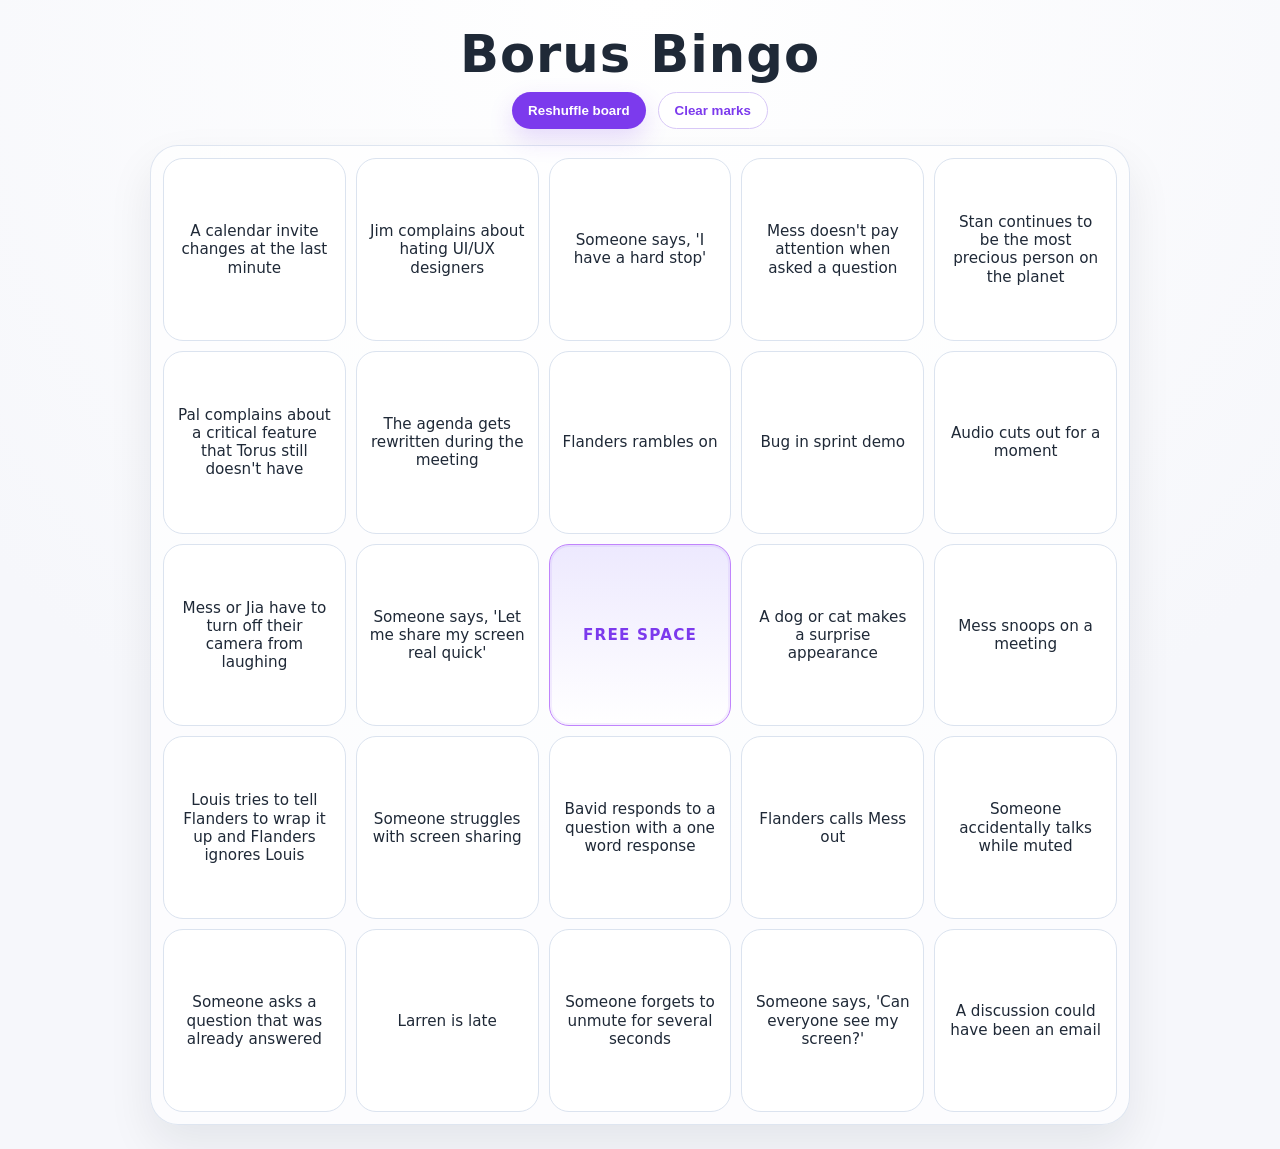
==== bingo.html @ f64ba550 "Add files via upload" ====
<!DOCTYPE html>
<html lang="en">

    <head>
        <meta charset="UTF-8" />
        <meta name="viewport" content="width=device-width, initial-scale=1.0" />
        <title>Borus Bingo</title>
        <style>
            :root {
                --bg: #f6f7fb;
                --card: #ffffff;
                --ink: #1f2937;
                --muted: #6b7280;
                --line: #dbe3ef;
                --accent: #7c3aed;
                --accent-soft: #f3e8ff;
            }

            * {
                box-sizing: border-box;
            }

            body {
                margin: 0;
                min-height: 100vh;
                font-family: Inter, system-ui, -apple-system, Segoe UI, Roboto, Arial, sans-serif;
                background: radial-gradient(circle at top, #ffffff 0%, var(--bg) 65%);
                color: var(--ink);
                display: grid;
                place-items: center;
                padding: 24px;
            }

            .wrap {
                width: min(980px, calc(100vw - 24px));
            }

            h1 {
                margin: 0 0 8px;
                text-align: center;
                font-size: clamp(2rem, 4vw, 3.5rem);
                letter-spacing: 0.02em;
            }

            .sub {
                text-align: center;
                color: var(--muted);
                margin: 0 0 20px;
                font-size: 0.98rem;
            }

            .toolbar {
                display: flex;
                justify-content: center;
                gap: 12px;
                margin-bottom: 16px;
                flex-wrap: wrap;
            }

            button {
                border: 0;
                background: var(--accent);
                color: white;
                padding: 10px 16px;
                border-radius: 999px;
                cursor: pointer;
                font-weight: 700;
                box-shadow: 0 10px 25px rgba(124, 58, 237, 0.18);
            }

            button.secondary {
                background: white;
                color: var(--accent);
                border: 1px solid #d8c8f7;
                box-shadow: none;
            }

            .board {
                display: grid;
                grid-template-columns: repeat(5, minmax(0, 1fr));
                gap: 10px;
                background: rgba(255, 255, 255, 0.65);
                padding: 12px;
                border-radius: 28px;
                border: 1px solid rgba(219, 227, 239, 0.9);
                box-shadow: 0 20px 45px rgba(15, 23, 42, 0.08);
            }

            .tile {
                aspect-ratio: 1 / 1;
                min-height: 0;
                background: var(--card);
                border: 1px solid var(--line);
                border-radius: 20px;
                padding: clamp(6px, 1vw, 14px);
                display: flex;
                align-items: center;
                justify-content: center;
                text-align: center;
                font-size: clamp(0.55rem, 1.35vw, 0.95rem);
                line-height: 1.2;
                cursor: pointer;
                user-select: none;
                transition: transform 0.15s ease, background 0.15s ease, border-color 0.15s ease, box-shadow 0.15s ease;
                overflow: hidden;
                position: relative;
                word-break: break-word;
                hyphens: auto;
            }

            .tile:hover {
                transform: translateY(-2px);
                border-color: #c9b6f5;
                box-shadow: 0 12px 20px rgba(124, 58, 237, 0.08);
            }

            .tile.marked {
                background: linear-gradient(180deg, var(--accent-soft), #fff);
                border-color: #c084fc;
                box-shadow: inset 0 0 0 2px rgba(124, 58, 237, 0.08);
            }

            .tile.free {
                background: linear-gradient(180deg, #ede9fe, #ffffff);
                font-weight: 800;
                color: var(--accent);
                text-transform: uppercase;
                letter-spacing: 0.08em;
            }



            .footer {
                text-align: center;
                color: var(--muted);
                font-size: 0.9rem;
                margin-top: 14px;
            }
        </style>
    </head>

    <body>
        <div class="wrap">
            <h1>Borus Bingo</h1>

            <div class="toolbar">
                <button id="reshuffleBtn" type="button">Reshuffle board</button>
                <button id="clearBtn" class="secondary" type="button">Clear marks</button>
            </div>

            <div id="board" class="board" role="group" aria-label="Bingo board"></div>

        </div>

        <script>
            const meetingSquares = [
                "Someone struggles with screen sharing",
                "Larren is asked a technical question but wasn't paying attention",
                "Pal complains about a critical feature that Torus still doesn't have",
                "Flanders calls Mess out",
                "Louis tries to tell Flanders to wrap it up and Flanders ignores Louis",
                "Stan continues to be the most precious person on the planet",
                "Bug in sprint demo",
                "Mess doesn't pay attention when asked a question",
                "Jim complains about hating UI/UX designers",
                "Flanders rambles on",
                "Bavid responds to a question with a one word response",
                "Mess snoops on a meeting",
                "Mess or Jia have to turn off their camera from laughing",

                "Someone says, 'Can everyone see my screen?'",
                "Larren is late",
                "Someone accidentally talks while muted",
                "A dog or cat makes a surprise appearance",
                "Someone says, 'Let me share my screen real quick'",
                "The agenda gets rewritten during the meeting",
                "A discussion could have been an email",
                "Someone asks a question that was already answered",
                "Audio cuts out for a moment",
                "Someone says, 'I have a hard stop'",
                "A calendar invite changes at the last minute",
                "Someone forgets to unmute for several seconds"
            ];

            const board = document.getElementById('board');
            const reshuffleBtn = document.getElementById('reshuffleBtn');
            const clearBtn = document.getElementById('clearBtn');

            function shuffle(array) {
                const arr = [...array];
                for (let i = arr.length - 1; i > 0; i--) {
                    const j = Math.floor(Math.random() * (i + 1));
                    [arr[i], arr[j]] = [arr[j], arr[i]];
                }
                return arr;
            }

            function buildBoard() {
                board.innerHTML = '';

                const picked = shuffle(meetingSquares).slice(0, 24);
                const tiles = [
                    ...picked.slice(0, 12),
                    { text: 'FREE SPACE', free: true },
                    ...picked.slice(12)
                ];

                tiles.forEach((item) => {
                    const tile = document.createElement('div');
                    const isFree = typeof item === 'object' && item.free;

                    tile.className = 'tile' + (isFree ? ' free marked' : '');
                    tile.setAttribute('role', 'button');
                    tile.setAttribute('tabindex', '0');

                    if (isFree) {
                        tile.textContent = 'FREE SPACE';
                    } else {
                        tile.textContent = item;
                    }

                    tile.addEventListener('click', () => {
                        if (!isFree) tile.classList.toggle('marked');
                    });

                    tile.addEventListener('keydown', (e) => {
                        if (e.key === 'Enter' || e.key === ' ') {
                            e.preventDefault();
                            if (!isFree) tile.classList.toggle('marked');
                        }
                    });

                    board.appendChild(tile);
                });
            }

            reshuffleBtn.addEventListener('click', buildBoard);
            clearBtn.addEventListener('click', () => {
                document.querySelectorAll('.tile:not(.free)').forEach(tile => tile.classList.remove('marked'));
            });

            buildBoard();
        </script>
    </body>

</html>
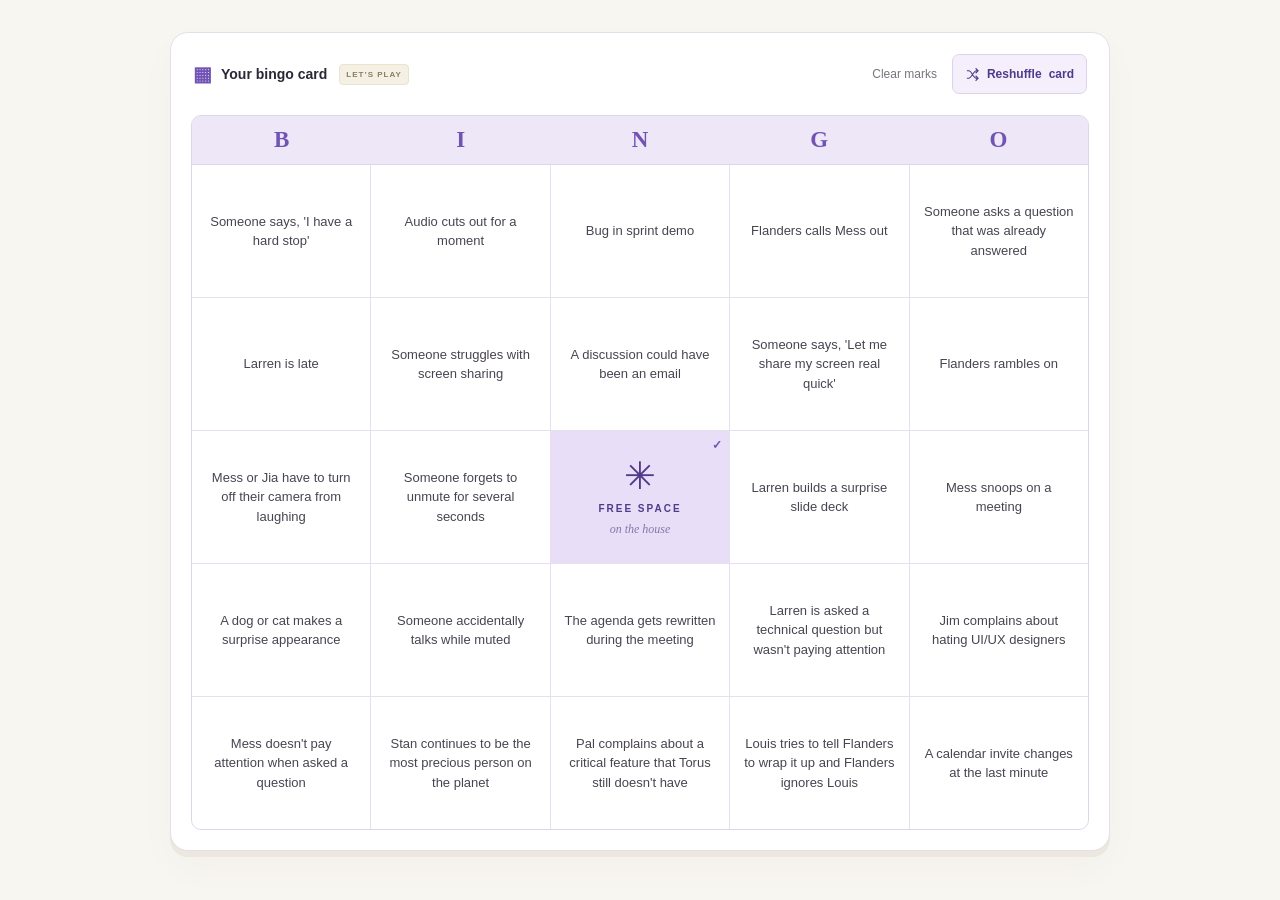
==== commit 09840fa8: "Improve responsive bingo design and add win celebrations" ====
--- a/bingo.html
+++ b/bingo.html
@@ -1,246 +1,31 @@
 <!DOCTYPE html>
 <html lang="en">
-
-    <head>
-        <meta charset="UTF-8" />
-        <meta name="viewport" content="width=device-width, initial-scale=1.0" />
-        <title>Borus Bingo</title>
-        <style>
-            :root {
-                --bg: #f6f7fb;
-                --card: #ffffff;
-                --ink: #1f2937;
-                --muted: #6b7280;
-                --line: #dbe3ef;
-                --accent: #7c3aed;
-                --accent-soft: #f3e8ff;
-            }
-
-            * {
-                box-sizing: border-box;
-            }
-
-            body {
-                margin: 0;
-                min-height: 100vh;
-                font-family: Inter, system-ui, -apple-system, Segoe UI, Roboto, Arial, sans-serif;
-                background: radial-gradient(circle at top, #ffffff 0%, var(--bg) 65%);
-                color: var(--ink);
-                display: grid;
-                place-items: center;
-                padding: 24px;
-            }
-
-            .wrap {
-                width: min(980px, calc(100vw - 24px));
-            }
-
-            h1 {
-                margin: 0 0 8px;
-                text-align: center;
-                font-size: clamp(2rem, 4vw, 3.5rem);
-                letter-spacing: 0.02em;
-            }
-
-            .sub {
-                text-align: center;
-                color: var(--muted);
-                margin: 0 0 20px;
-                font-size: 0.98rem;
-            }
-
-            .toolbar {
-                display: flex;
-                justify-content: center;
-                gap: 12px;
-                margin-bottom: 16px;
-                flex-wrap: wrap;
-            }
-
-            button {
-                border: 0;
-                background: var(--accent);
-                color: white;
-                padding: 10px 16px;
-                border-radius: 999px;
-                cursor: pointer;
-                font-weight: 700;
-                box-shadow: 0 10px 25px rgba(124, 58, 237, 0.18);
-            }
-
-            button.secondary {
-                background: white;
-                color: var(--accent);
-                border: 1px solid #d8c8f7;
-                box-shadow: none;
-            }
-
-            .board {
-                display: grid;
-                grid-template-columns: repeat(5, minmax(0, 1fr));
-                gap: 10px;
-                background: rgba(255, 255, 255, 0.65);
-                padding: 12px;
-                border-radius: 28px;
-                border: 1px solid rgba(219, 227, 239, 0.9);
-                box-shadow: 0 20px 45px rgba(15, 23, 42, 0.08);
-            }
-
-            .tile {
-                aspect-ratio: 1 / 1;
-                min-height: 0;
-                background: var(--card);
-                border: 1px solid var(--line);
-                border-radius: 20px;
-                padding: clamp(6px, 1vw, 14px);
-                display: flex;
-                align-items: center;
-                justify-content: center;
-                text-align: center;
-                font-size: clamp(0.55rem, 1.35vw, 0.95rem);
-                line-height: 1.2;
-                cursor: pointer;
-                user-select: none;
-                transition: transform 0.15s ease, background 0.15s ease, border-color 0.15s ease, box-shadow 0.15s ease;
-                overflow: hidden;
-                position: relative;
-                word-break: break-word;
-                hyphens: auto;
-            }
-
-            .tile:hover {
-                transform: translateY(-2px);
-                border-color: #c9b6f5;
-                box-shadow: 0 12px 20px rgba(124, 58, 237, 0.08);
-            }
-
-            .tile.marked {
-                background: linear-gradient(180deg, var(--accent-soft), #fff);
-                border-color: #c084fc;
-                box-shadow: inset 0 0 0 2px rgba(124, 58, 237, 0.08);
-            }
-
-            .tile.free {
-                background: linear-gradient(180deg, #ede9fe, #ffffff);
-                font-weight: 800;
-                color: var(--accent);
-                text-transform: uppercase;
-                letter-spacing: 0.08em;
-            }
-
-
-
-            .footer {
-                text-align: center;
-                color: var(--muted);
-                font-size: 0.9rem;
-                margin-top: 14px;
-            }
-        </style>
-    </head>
-
-    <body>
-        <div class="wrap">
-            <h1>Borus Bingo</h1>
-
-            <div class="toolbar">
-                <button id="reshuffleBtn" type="button">Reshuffle board</button>
-                <button id="clearBtn" class="secondary" type="button">Clear marks</button>
-            </div>
-
-            <div id="board" class="board" role="group" aria-label="Bingo board"></div>
-
+<head>
+  <meta charset="UTF-8">
+  <meta name="viewport" content="width=device-width, initial-scale=1">
+  <meta name="theme-color" content="#f8f6f1">
+  <title>Borus Bingo · Meeting edition</title>
+  <link rel="stylesheet" href="assets/bingo.css">
+  <script src="assets/bingo.js" defer></script>
+</head>
+<body>
+  <main class="wrap">
+    <section class="game" aria-label="Borus Bingo game">
+      <div class="game-toolbar">
+        <div class="board-label"><span aria-hidden="true">▦</span> Your bingo card <span class="card-tag">LET’S PLAY</span></div>
+        <div class="actions">
+          <button id="clearBtn" class="clear-button" type="button">Clear marks</button>
+          <button id="reshuffleBtn" class="shuffle-button" type="button"><svg viewBox="0 0 24 24" fill="none" stroke="currentColor" stroke-width="1.7" aria-hidden="true"><path d="M3 6h3c5 0 7 12 12 12h3m-4-4 4 4-4 4M3 18h3c2 0 4-3 6-6s4-6 6-6h3m-4-4 4 4-4 4"/></svg> Reshuffle <span class="desktop-only">card</span></button>
         </div>
-
-        <script>
-            const meetingSquares = [
-                "Someone struggles with screen sharing",
-                "Larren is asked a technical question but wasn't paying attention",
-                "Pal complains about a critical feature that Torus still doesn't have",
-                "Flanders calls Mess out",
-                "Louis tries to tell Flanders to wrap it up and Flanders ignores Louis",
-                "Stan continues to be the most precious person on the planet",
-                "Bug in sprint demo",
-                "Mess doesn't pay attention when asked a question",
-                "Jim complains about hating UI/UX designers",
-                "Flanders rambles on",
-                "Bavid responds to a question with a one word response",
-                "Mess snoops on a meeting",
-                "Mess or Jia have to turn off their camera from laughing",
-
-                "Someone says, 'Can everyone see my screen?'",
-                "Larren is late",
-                "Someone accidentally talks while muted",
-                "A dog or cat makes a surprise appearance",
-                "Someone says, 'Let me share my screen real quick'",
-                "The agenda gets rewritten during the meeting",
-                "A discussion could have been an email",
-                "Someone asks a question that was already answered",
-                "Audio cuts out for a moment",
-                "Someone says, 'I have a hard stop'",
-                "A calendar invite changes at the last minute",
-                "Someone forgets to unmute for several seconds"
-            ];
-
-            const board = document.getElementById('board');
-            const reshuffleBtn = document.getElementById('reshuffleBtn');
-            const clearBtn = document.getElementById('clearBtn');
-
-            function shuffle(array) {
-                const arr = [...array];
-                for (let i = arr.length - 1; i > 0; i--) {
-                    const j = Math.floor(Math.random() * (i + 1));
-                    [arr[i], arr[j]] = [arr[j], arr[i]];
-                }
-                return arr;
-            }
-
-            function buildBoard() {
-                board.innerHTML = '';
-
-                const picked = shuffle(meetingSquares).slice(0, 24);
-                const tiles = [
-                    ...picked.slice(0, 12),
-                    { text: 'FREE SPACE', free: true },
-                    ...picked.slice(12)
-                ];
-
-                tiles.forEach((item) => {
-                    const tile = document.createElement('div');
-                    const isFree = typeof item === 'object' && item.free;
-
-                    tile.className = 'tile' + (isFree ? ' free marked' : '');
-                    tile.setAttribute('role', 'button');
-                    tile.setAttribute('tabindex', '0');
-
-                    if (isFree) {
-                        tile.textContent = 'FREE SPACE';
-                    } else {
-                        tile.textContent = item;
-                    }
-
-                    tile.addEventListener('click', () => {
-                        if (!isFree) tile.classList.toggle('marked');
-                    });
-
-                    tile.addEventListener('keydown', (e) => {
-                        if (e.key === 'Enter' || e.key === ' ') {
-                            e.preventDefault();
-                            if (!isFree) tile.classList.toggle('marked');
-                        }
-                    });
-
-                    board.appendChild(tile);
-                });
-            }
-
-            reshuffleBtn.addEventListener('click', buildBoard);
-            clearBtn.addEventListener('click', () => {
-                document.querySelectorAll('.tile:not(.free)').forEach(tile => tile.classList.remove('marked'));
-            });
-
-            buildBoard();
-        </script>
-    </body>
-
-</html>+      </div>
+      <div class="card">
+        <div class="column-headings" aria-hidden="true"><span>B</span><span>I</span><span>N</span><span>G</span><span>O</span></div>
+        <div id="board" class="board" role="group" aria-label="Bingo card. Mark five in a row, column, or diagonal."></div>
+      </div>
+    </section>
+    <p id="status" class="sr-only" role="status" aria-live="polite"></p>
+  </main>
+  <div id="celebration" class="celebration" role="status" aria-live="polite" aria-atomic="true" hidden><span class="celebration-icon" aria-hidden="true">✳</span><div><strong>BINGO!</strong><span id="celebrationMessage">A meeting well spent.</span></div><button id="dismissCelebration" type="button" aria-label="Dismiss bingo celebration">×</button></div>
+  <div id="confetti" class="confetti" aria-hidden="true"></div>
+</body>
+</html>
--- a/assets/bingo.css
+++ b/assets/bingo.css
@@ -0,0 +1,459 @@
+:root {
+  color-scheme:light;
+  --bg:#f8f6f1;
+  --ink:#292835;
+  --muted:#77747f;
+  --purple:#7053b3;
+  --purple-dark:#513a89;
+  --lavender:#eee7fa;
+  --line:#e4dfeb;
+  font-family:Arial,Helvetica,sans-serif;
+  color:var(--ink);
+  background:var(--bg);
+}
+
+* {
+  box-sizing:border-box;
+}
+
+body {
+  margin:0;
+  padding:32px;
+  background-image:radial-gradient(#b8aaca33 .7px,transparent .7px);
+  background-size:8px 8px;
+}
+
+button,a {
+  -webkit-tap-highlight-color:transparent;
+}
+
+button {
+  font:inherit;
+  cursor:pointer;
+}
+
+button:focus-visible,a:focus-visible {
+  outline:3px solid #ad72d1;
+  outline-offset:4px;
+}
+
+.wrap {
+  max-width:940px;
+  margin:auto;
+}
+
+.game {
+  background:#fff;
+  border:1px solid var(--line);
+  border-radius:18px;
+  box-shadow:0 6px 0 #ece8e0,0 16px 40px #39304707;
+  overflow:hidden;
+}
+
+.game-toolbar {
+  display:flex;
+  justify-content:space-between;
+  align-items:center;
+  gap:12px;
+  padding:19px 22px;
+}
+
+.board-label {
+  display:flex;
+  align-items:center;
+  gap:9px;
+  font-size:14px;
+  font-weight:700;
+}
+
+.board-label>span:first-child {
+  font-size:20px;
+  color:var(--purple);
+}
+
+.card-tag {
+  font-size:8px;
+  letter-spacing:1px;
+  color:#8a7d62;
+  background:#f4f0e4;
+  border:1px solid #eae3d0;
+  border-radius:4px;
+  padding:5px 6px;
+  margin-left:3px;
+  white-space:nowrap;
+}
+
+.actions {
+  display:flex;
+  gap:15px;
+  align-items:center;
+}
+
+.clear-button {
+  background:none;
+  border:0;
+  color:var(--muted);
+  font-size:12px;
+  padding:10px 0;
+  min-height:44px;
+}
+
+.shuffle-button {
+  border:1px solid #ddd3ed;
+  border-radius:7px;
+  background:#f4effb;
+  color:var(--purple-dark);
+  padding:9px 12px;
+  font-size:12px;
+  font-weight:600;
+  display:flex;
+  gap:7px;
+  align-items:center;
+  min-height:40px;
+  transition:background .2s;
+}
+
+.shuffle-button:hover {
+  background:#e8def6;
+}
+
+.shuffle-button svg {
+  width:15px;
+  height:15px;
+}
+
+.card {
+  margin:0 20px 20px;
+  border:1px solid #ded5ec;
+  border-radius:10px;
+  overflow:hidden;
+  background:#f7f4fb;
+}
+
+.column-headings {
+  display:grid;
+  grid-template-columns:repeat(5,1fr);
+  background:#eee7f7;
+  border-bottom:1px solid #ded5ec;
+}
+
+.column-headings span {
+  text-align:center;
+  padding:11px;
+  color:var(--purple);
+  font-family:Georgia,serif;
+  font-weight:bold;
+  font-size:23px;
+}
+
+.board {
+  display:grid;
+  grid-template-columns:repeat(5,minmax(0,1fr));
+  gap:1px;
+  background:#e5dfee;
+}
+
+.tile {
+  position:relative;
+  min-width:0;
+  min-height:126px;
+  border:0;
+  background:#fff;
+  color:#494450;
+  padding:22px 13px;
+  font-size:12px;
+  line-height:1.5;
+  font-weight:500;
+  display:flex;
+  align-items:center;
+  justify-content:center;
+  text-align:center;
+  overflow-wrap:anywhere;
+  transition:background .16s,color .16s,box-shadow .16s;
+  touch-action:manipulation;
+}
+
+.tile:focus-visible {
+  outline-offset:-4px;
+  z-index:1;
+}
+
+.tile::after {
+  content:'✓';
+  position:absolute;
+  right:7px;
+  top:5px;
+  font-size:12px;
+  font-weight:bold;
+  color:var(--purple);
+  opacity:0;
+  transform:scale(.3);
+  transition:opacity .16s,transform .2s;
+}
+
+.tile.marked {
+  background:#eee7fa;
+  color:#644a96;
+}
+
+.tile.marked::after {
+  opacity:1;
+  transform:scale(1);
+}
+
+.tile.free {
+  background:#e8def7;
+  flex-direction:column;
+  gap:4px;
+  color:var(--purple-dark);
+  cursor:default;
+}
+
+.free-star {
+  font-size:38px;
+  line-height:1.1;
+}
+
+.free-title {
+  text-transform:uppercase;
+  font-size:10px;
+  letter-spacing:2px;
+  font-weight:800;
+}
+
+.free-note {
+  font-family:Georgia,serif;
+  font-style:italic;
+  font-size:12px;
+  color:#8a75aa;
+}
+
+.tile.winning {
+  background:#dcd0ef;
+  box-shadow:inset 0 0 0 2px #9b81c4;
+}
+
+.tile.pop {
+  animation:tile-pop .28s ease-out;
+}
+
+.tile.win-pulse {
+  animation:win-pulse .65s ease-in-out 2;
+}
+
+.sr-only {
+  position:absolute;
+  width:1px;
+  height:1px;
+  padding:0;
+  margin:-1px;
+  overflow:hidden;
+  clip:rect(0,0,0,0);
+  white-space:nowrap;
+  border:0;
+}
+
+.celebration[hidden] {
+  display:none;
+}
+
+.celebration {
+  position:fixed;
+  bottom:28px;
+  left:50%;
+  transform:translateX(-50%);
+  z-index:10;
+  display:flex;
+  align-items:center;
+  gap:15px;
+  background:var(--purple-dark);
+  color:white;
+  padding:17px 20px;
+  border:1px solid #a48bca;
+  border-radius:14px;
+  box-shadow:0 10px 35px #39235440;
+  animation:toast-in .4s ease-out;
+  max-width:calc(100vw - 28px);
+  width:340px;
+}
+
+.celebration-icon {
+  font-size:44px;
+  color:#e6d0a3;
+  animation:spin-in .8s ease-out;
+}
+
+.celebration strong {
+  display:block;
+  font-family:Georgia,serif;
+  letter-spacing:4px;
+  font-size:24px;
+}
+
+.celebration div>span {
+  display:block;
+  font-size:12px;
+  color:#e1d5f0;
+  margin-top:4px;
+}
+
+.celebration button {
+  margin-left:auto;
+  background:none;
+  border:0;
+  color:#eee4ff;
+  font-size:24px;
+  min-width:36px;
+  min-height:44px;
+}
+
+.confetti {
+  position:fixed;
+  inset:0;
+  pointer-events:none;
+  overflow:hidden;
+  z-index:9;
+}
+
+.confetti i {
+  position:absolute;
+  top:-25px;
+  left:var(--x);
+  width:var(--size);
+  height:calc(var(--size)*1.7);
+  background:var(--color);
+  border-radius:2px;
+  animation:confetti-fall var(--duration) var(--delay) ease-in forwards;
+}
+
+@media(hover:hover) {
+  .tile:not(.free):hover {
+    background:#f5f0fc;
+    box-shadow:inset 0 0 0 2px #c7b5df;
+  }
+  .tile.marked:hover {
+    background:#e2d5f4;
+  }
+}
+
+@keyframes tile-pop {
+  50% {
+    box-shadow:inset 0 0 0 4px #bba3dc;
+  }
+}
+
+@keyframes win-pulse {
+  50% {
+    background:#c6b2e5;
+  }
+}
+
+@keyframes toast-in {
+  from {
+    opacity:0;
+    translate:0 16px;
+  }
+  to {
+    opacity:1;
+    translate:0 0;
+  }
+}
+
+@keyframes spin-in {
+  from {
+    transform:rotate(-120deg) scale(.3);
+  }
+  to {
+    transform:rotate(0) scale(1);
+  }
+}
+
+@keyframes confetti-fall {
+  to {
+    transform:translate(var(--drift),110vh) rotate(var(--rotation));
+    opacity:.2;
+  }
+}
+
+@media(min-width:1100px) {
+  .wrap {
+    max-width:940px;
+  }
+  .tile {
+    min-height:132px;
+    font-size:13px;
+  }
+}
+
+@media(max-width:640px) {
+  body {
+    padding:12px;
+  }
+  .game {
+    border-radius:12px;
+  }
+  .game-toolbar {
+    padding:12px;
+    gap:7px;
+    flex-wrap:wrap;
+  }
+  .board-label {
+    font-size:12px;
+    gap:6px;
+  }
+  .card-tag {
+    display:none;
+  }
+  .actions {
+    gap:12px;
+    margin-left:auto;
+  }
+  .clear-button,.shuffle-button {
+    font-size:11px;
+  }
+  .shuffle-button {
+    padding:8px;
+  }
+  .desktop-only {
+    display:none;
+  }
+  .card {
+    margin:0 7px 7px;
+    border-radius:7px;
+  }
+  .column-headings span {
+    padding:8px;
+    font-size:20px;
+  }
+  .tile {
+    min-height:124px;
+    padding:21px 5px 14px;
+    font-size:10px;
+    line-height:1.4;
+  }
+  .tile::after {
+    right:4px;
+    top:3px;
+    font-size:10px;
+  }
+  .free-star {
+    font-size:30px;
+  }
+  .free-title {
+    font-size:8px;
+    letter-spacing:1px;
+  }
+  .free-note {
+    font-size:10px;
+  }
+}
+
+@media(prefers-reduced-motion:reduce) {
+  *,*::before,*::after {
+    animation:none!important;
+    transition:none!important;
+  }
+  .confetti {
+    display:none;
+  }
+}
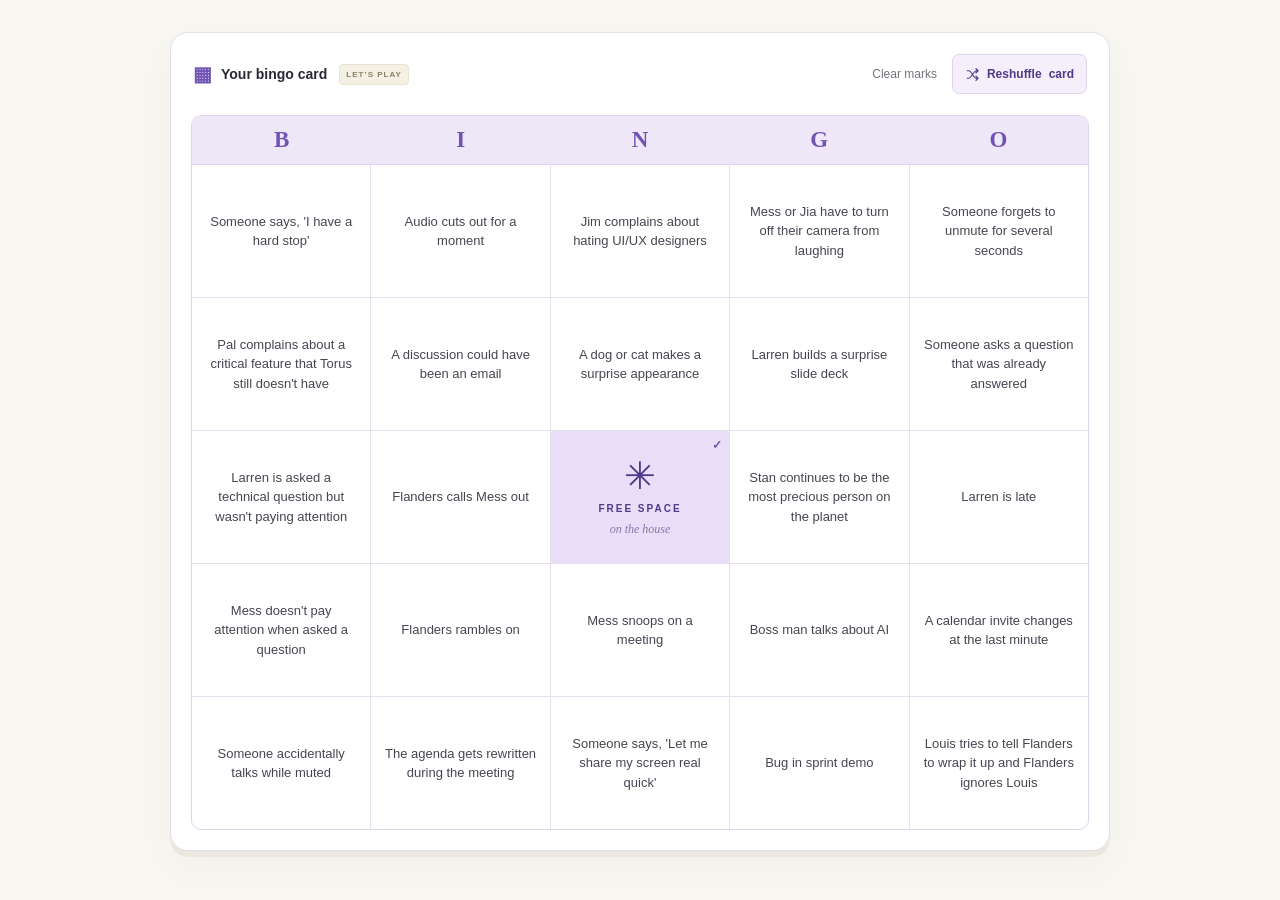
==== commit 533e43e4: "Add randomized existential bingo win messages" ====
--- a/bingo.html
+++ b/bingo.html
@@ -25,7 +25,7 @@
     </section>
     <p id="status" class="sr-only" role="status" aria-live="polite"></p>
   </main>
-  <div id="celebration" class="celebration" role="status" aria-live="polite" aria-atomic="true" hidden><span class="celebration-icon" aria-hidden="true">✳</span><div><strong>BINGO!</strong><span id="celebrationMessage">A meeting well spent.</span></div><button id="dismissCelebration" type="button" aria-label="Dismiss bingo celebration">×</button></div>
+  <div id="celebration" class="celebration" role="status" aria-live="polite" aria-atomic="true" hidden><span class="celebration-icon" aria-hidden="true">✳</span><div><strong>BINGO!</strong><span id="celebrationMessage">It’s fine. Everything’s fine.</span></div><button id="dismissCelebration" type="button" aria-label="Dismiss bingo celebration">×</button></div>
   <div id="confetti" class="confetti" aria-hidden="true"></div>
 </body>
 </html>
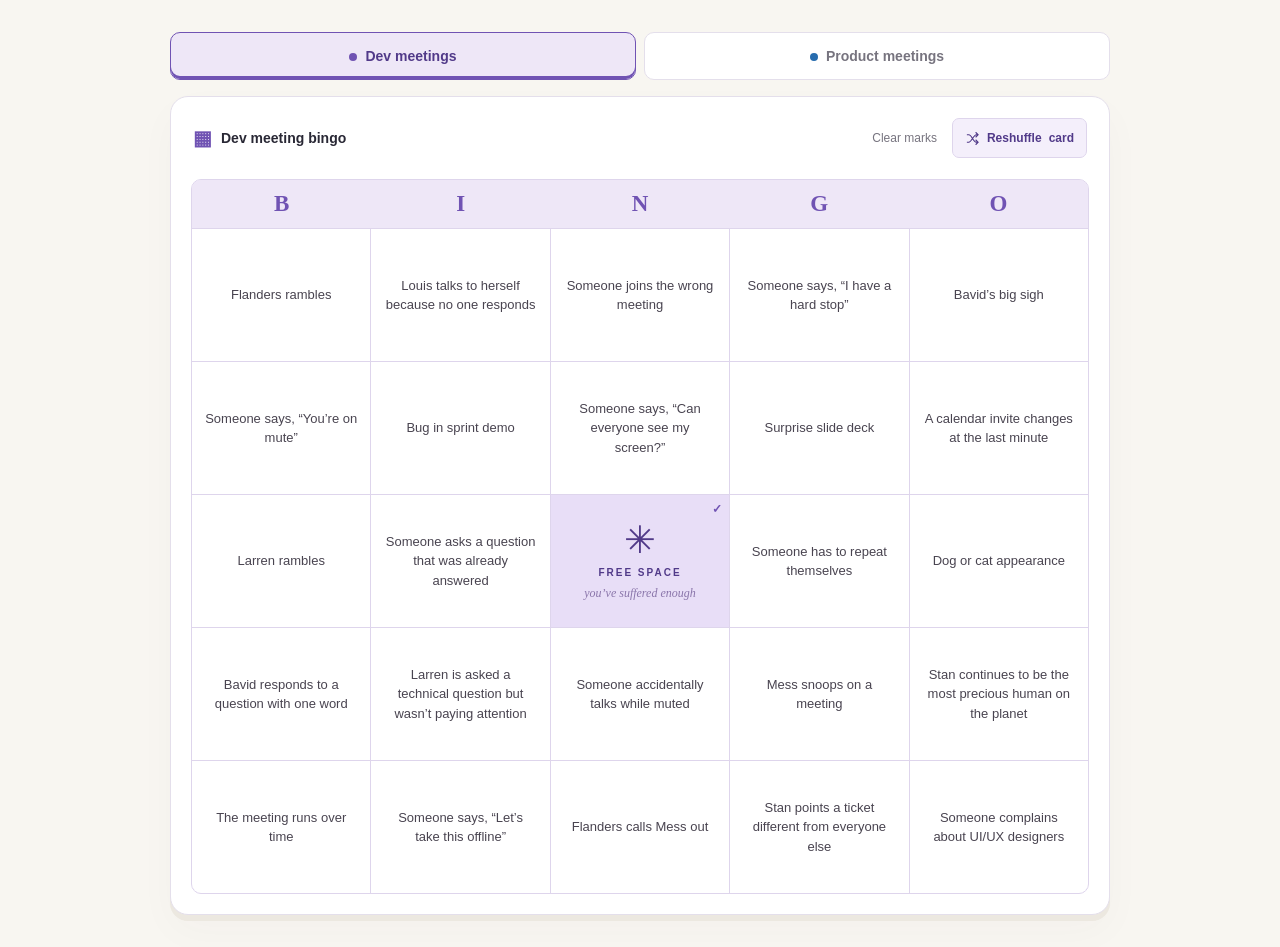
==== commit ab9b399c: "Add separate themed developer and product meeting bingo tabs" ====
--- a/bingo.html
+++ b/bingo.html
@@ -8,11 +8,15 @@
   <link rel="stylesheet" href="assets/bingo.css">
   <script src="assets/bingo.js" defer></script>
 </head>
-<body>
+<body data-meeting="dev">
   <main class="wrap">
-    <section class="game" aria-label="Borus Bingo game">
+    <div class="meeting-tabs" role="tablist" aria-label="Meeting type">
+      <button id="devTab" class="meeting-tab" type="button" role="tab" aria-selected="true" aria-controls="meetingPanel" data-meeting="dev">Dev meetings</button>
+      <button id="productTab" class="meeting-tab" type="button" role="tab" aria-selected="false" aria-controls="meetingPanel" tabindex="-1" data-meeting="product">Product meetings</button>
+    </div>
+    <section id="meetingPanel" class="game" role="tabpanel" aria-labelledby="devTab">
       <div class="game-toolbar">
-        <div class="board-label"><span aria-hidden="true">▦</span> Your bingo card <span class="card-tag">LET’S PLAY</span></div>
+        <div class="board-label"><span aria-hidden="true">▦</span> <span id="boardTitle">Dev meeting bingo</span></div>
         <div class="actions">
           <button id="clearBtn" class="clear-button" type="button">Clear marks</button>
           <button id="reshuffleBtn" class="shuffle-button" type="button"><svg viewBox="0 0 24 24" fill="none" stroke="currentColor" stroke-width="1.7" aria-hidden="true"><path d="M3 6h3c5 0 7 12 12 12h3m-4-4 4 4-4 4M3 18h3c2 0 4-3 6-6s4-6 6-6h3m-4-4 4 4-4 4"/></svg> Reshuffle <span class="desktop-only">card</span></button>
--- a/assets/bingo.css
+++ b/assets/bingo.css
@@ -3,13 +3,74 @@
   --bg:#f8f6f1;
   --ink:#292835;
   --muted:#77747f;
-  --purple:#7053b3;
-  --purple-dark:#513a89;
-  --lavender:#eee7fa;
+  --accent:#7053b3;
+  --accent-dark:#513a89;
   --line:#e4dfeb;
+  --border:#ded5ec;
+  --soft:#f4effb;
+  --heading:#eee7f7;
+  --marked:#eee7fa;
+  --free:#e8def7;
+  --note:#8a75aa;
+  --win:#dcd0ef;
+  --focus:#9b81c4;
+  --hover-marked:#e2d5f4;
+  --pulse:#c6b2e5;
   font-family:Arial,Helvetica,sans-serif;
   color:var(--ink);
   background:var(--bg);
+}
+
+body[data-meeting="product"] {
+  --accent:#276cae;
+  --accent-dark:#174b7d;
+  --line:#d8e4ee;
+  --border:#c8daec;
+  --soft:#f0f6fc;
+  --heading:#e1edfa;
+  --marked:#e3effb;
+  --free:#d4e6f8;
+  --note:#527493;
+  --win:#c5def5;
+  --focus:#6496c5;
+  --hover-marked:#d4e5f6;
+  --pulse:#a6cbed;
+}
+
+.meeting-tabs {
+  display:flex;
+  gap:8px;
+  margin-bottom:16px;
+}
+
+.meeting-tab {
+  flex:1;
+  min-height:48px;
+  padding:12px;
+  border:1px solid var(--line);
+  border-radius:10px;
+  background:white;
+  color:var(--muted);
+  font-weight:700;
+  font-size:14px;
+}
+
+.meeting-tab[data-meeting="dev"] { --tab-color:#7053b3; }
+.meeting-tab[data-meeting="product"] { --tab-color:#276cae; }
+.meeting-tab::before {
+  content:'';
+  display:inline-block;
+  width:8px;
+  height:8px;
+  border-radius:50%;
+  background:var(--tab-color);
+  margin-right:8px;
+}
+.meeting-tab[aria-selected="true"] {
+  background:var(--heading);
+  color:var(--accent-dark);
+  border-color:var(--accent);
+  box-shadow:inset 0 -3px var(--accent);
 }
 
 * {
@@ -33,7 +94,7 @@
 }
 
 button:focus-visible,a:focus-visible {
-  outline:3px solid #ad72d1;
+  outline:3px solid var(--focus);
   outline-offset:4px;
 }
 
@@ -66,21 +127,9 @@
   font-weight:700;
 }
 
-.board-label>span:first-child {
+.board-label>span[aria-hidden] {
   font-size:20px;
-  color:var(--purple);
-}
-
-.card-tag {
-  font-size:8px;
-  letter-spacing:1px;
-  color:#8a7d62;
-  background:#f4f0e4;
-  border:1px solid #eae3d0;
-  border-radius:4px;
-  padding:5px 6px;
-  margin-left:3px;
-  white-space:nowrap;
+  color:var(--accent);
 }
 
 .actions {
@@ -99,10 +148,10 @@
 }
 
 .shuffle-button {
-  border:1px solid #ddd3ed;
+  border:1px solid var(--border);
   border-radius:7px;
-  background:#f4effb;
-  color:var(--purple-dark);
+  background:var(--soft);
+  color:var(--accent-dark);
   padding:9px 12px;
   font-size:12px;
   font-weight:600;
@@ -114,7 +163,7 @@
 }
 
 .shuffle-button:hover {
-  background:#e8def6;
+  background:var(--hover-marked);
 }
 
 .shuffle-button svg {
@@ -124,23 +173,23 @@
 
 .card {
   margin:0 20px 20px;
-  border:1px solid #ded5ec;
+  border:1px solid var(--border);
   border-radius:10px;
   overflow:hidden;
-  background:#f7f4fb;
+  background:var(--soft);
 }
 
 .column-headings {
   display:grid;
   grid-template-columns:repeat(5,1fr);
-  background:#eee7f7;
-  border-bottom:1px solid #ded5ec;
+  background:var(--heading);
+  border-bottom:1px solid var(--border);
 }
 
 .column-headings span {
   text-align:center;
   padding:11px;
-  color:var(--purple);
+  color:var(--accent);
   font-family:Georgia,serif;
   font-weight:bold;
   font-size:23px;
@@ -150,7 +199,7 @@
   display:grid;
   grid-template-columns:repeat(5,minmax(0,1fr));
   gap:1px;
-  background:#e5dfee;
+  background:var(--border);
 }
 
 .tile {
@@ -185,15 +234,15 @@
   top:5px;
   font-size:12px;
   font-weight:bold;
-  color:var(--purple);
+  color:var(--accent);
   opacity:0;
   transform:scale(.3);
   transition:opacity .16s,transform .2s;
 }
 
 .tile.marked {
-  background:#eee7fa;
-  color:#644a96;
+  background:var(--marked);
+  color:var(--accent-dark);
 }
 
 .tile.marked::after {
@@ -202,10 +251,10 @@
 }
 
 .tile.free {
-  background:#e8def7;
+  background:var(--free);
   flex-direction:column;
   gap:4px;
-  color:var(--purple-dark);
+  color:var(--accent-dark);
   cursor:default;
 }
 
@@ -225,12 +274,12 @@
   font-family:Georgia,serif;
   font-style:italic;
   font-size:12px;
-  color:#8a75aa;
+  color:var(--note);
 }
 
 .tile.winning {
-  background:#dcd0ef;
-  box-shadow:inset 0 0 0 2px #9b81c4;
+  background:var(--win);
+  box-shadow:inset 0 0 0 2px var(--focus);
 }
 
 .tile.pop {
@@ -266,10 +315,10 @@
   display:flex;
   align-items:center;
   gap:15px;
-  background:var(--purple-dark);
+  background:var(--accent-dark);
   color:white;
   padding:17px 20px;
-  border:1px solid #a48bca;
+  border:1px solid var(--focus);
   border-radius:14px;
   box-shadow:0 10px 35px #39235440;
   animation:toast-in .4s ease-out;
@@ -293,7 +342,7 @@
 .celebration div>span {
   display:block;
   font-size:12px;
-  color:#e1d5f0;
+  color:var(--heading);
   margin-top:4px;
 }
 
@@ -301,7 +350,7 @@
   margin-left:auto;
   background:none;
   border:0;
-  color:#eee4ff;
+  color:var(--heading);
   font-size:24px;
   min-width:36px;
   min-height:44px;
@@ -328,23 +377,23 @@
 
 @media(hover:hover) {
   .tile:not(.free):hover {
-    background:#f5f0fc;
-    box-shadow:inset 0 0 0 2px #c7b5df;
+    background:var(--soft);
+    box-shadow:inset 0 0 0 2px var(--focus);
   }
   .tile.marked:hover {
-    background:#e2d5f4;
+    background:var(--hover-marked);
   }
 }
 
 @keyframes tile-pop {
   50% {
-    box-shadow:inset 0 0 0 4px #bba3dc;
+    box-shadow:inset 0 0 0 4px var(--focus);
   }
 }
 
 @keyframes win-pulse {
   50% {
-    background:#c6b2e5;
+    background:var(--pulse);
   }
 }
 
@@ -400,9 +449,6 @@
   .board-label {
     font-size:12px;
     gap:6px;
-  }
-  .card-tag {
-    display:none;
   }
   .actions {
     gap:12px;
